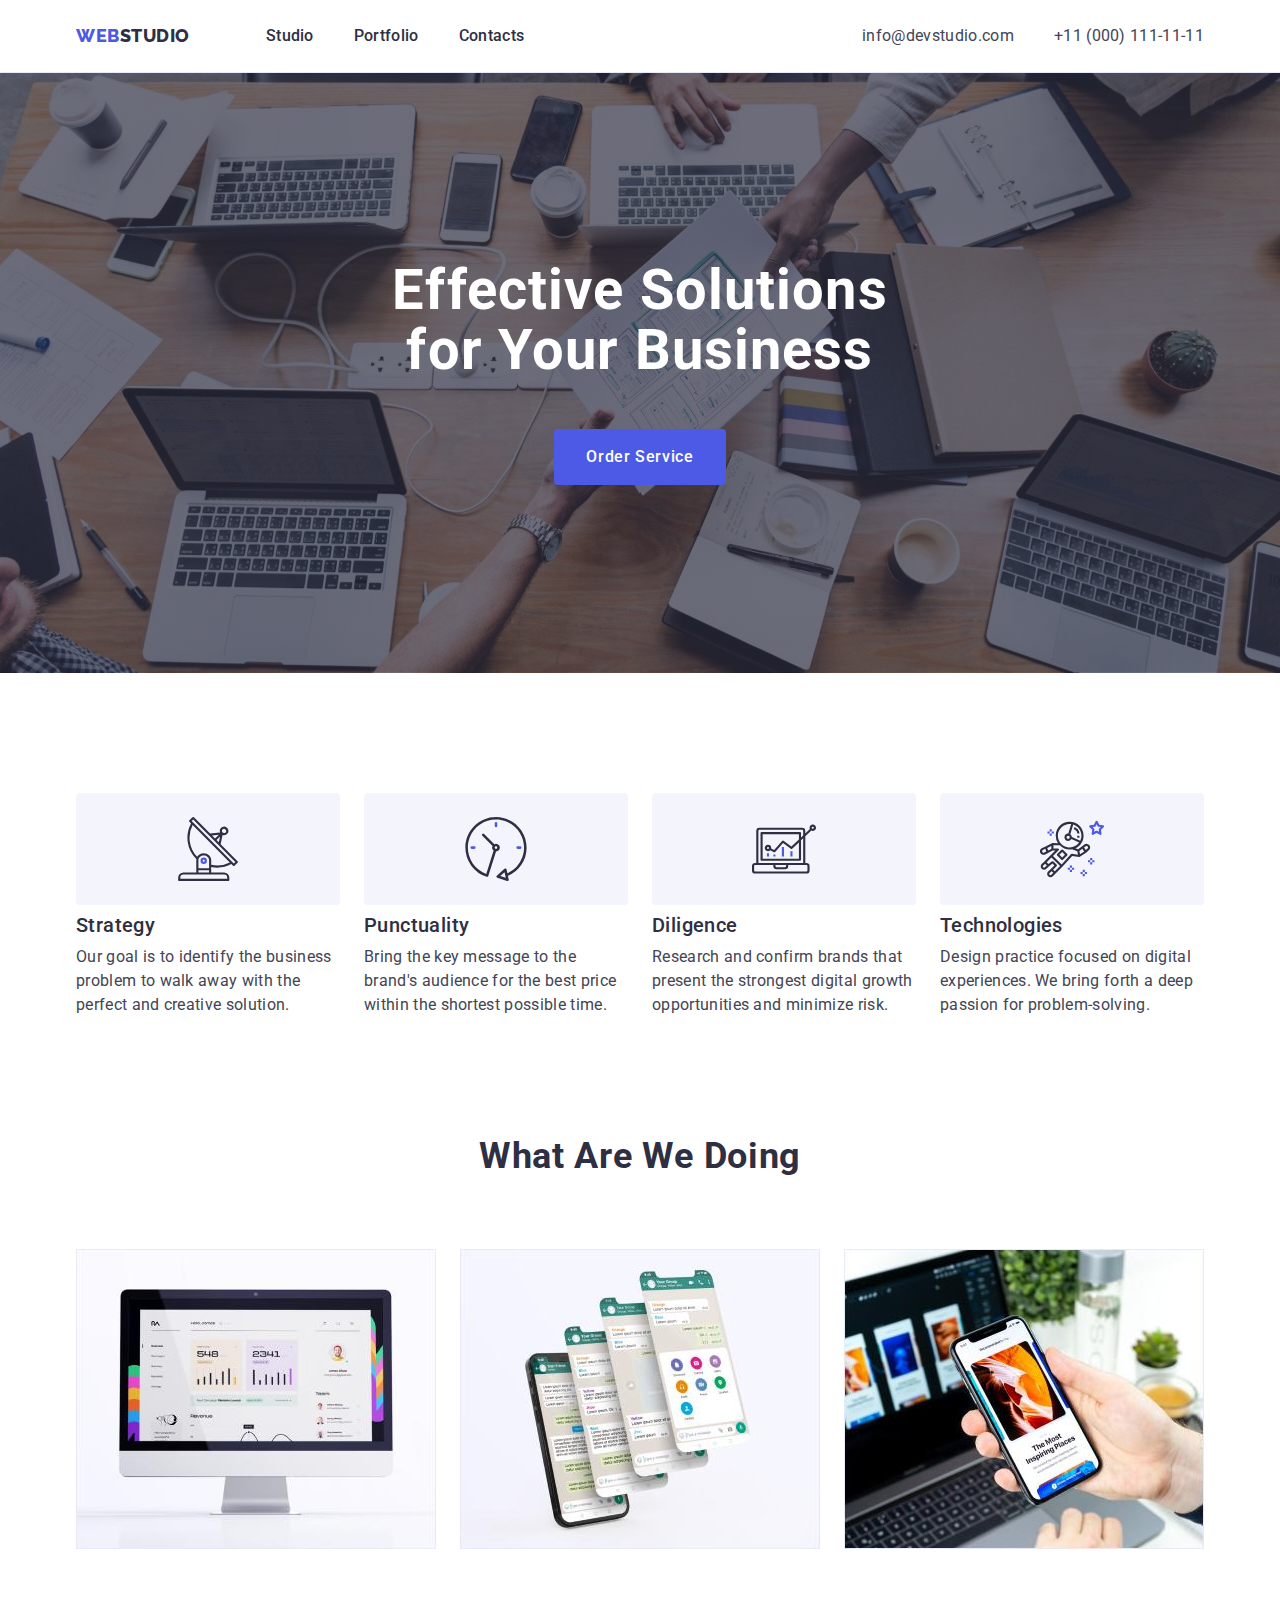
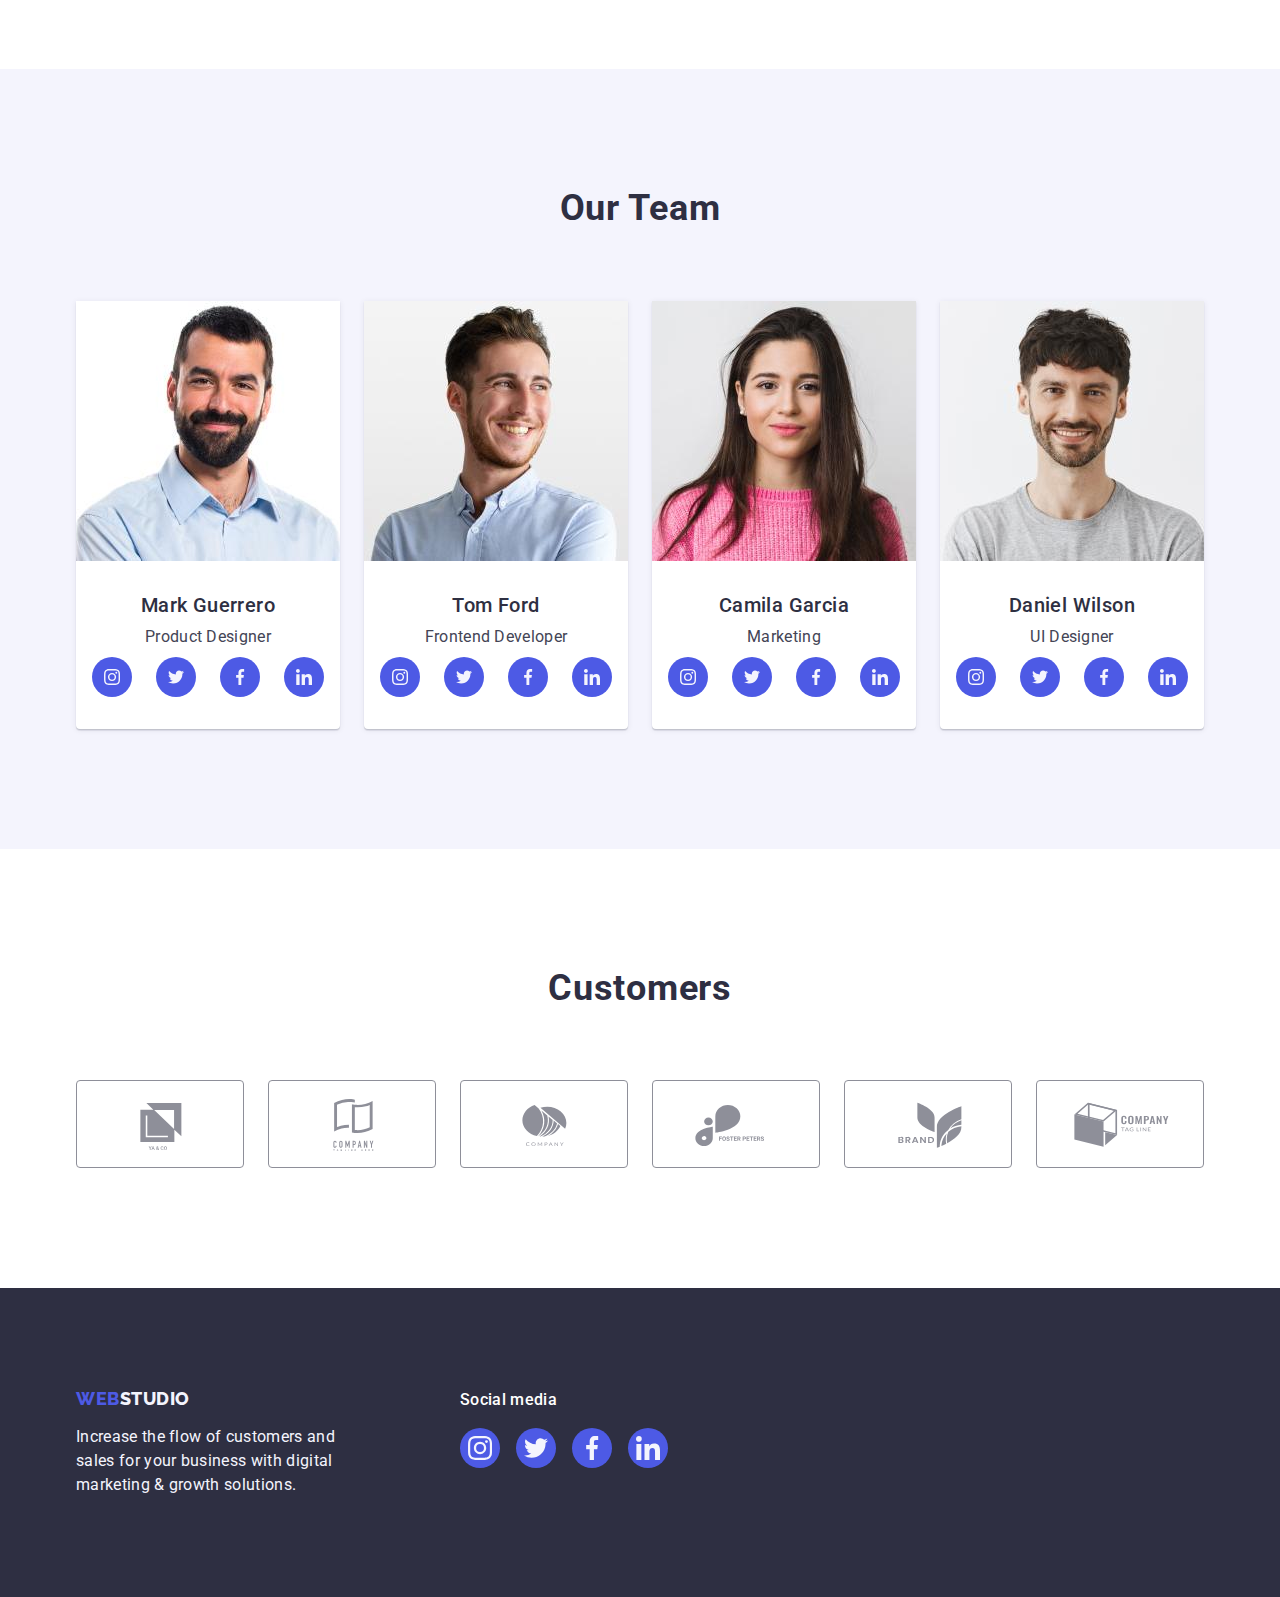
==== index.html @ 7a31bd60 "Initial commit" ====
<!DOCTYPE html>
<html lang="en">
  <head>
    <meta charset="UTF-8" />
    <meta http-equiv="X-UA-Compatible" content="IE=edge" />
    <meta name="viewport" content="width=device-width, initial-scale=1.0" />
    <title>Studio</title>

    <link rel="preconnect" href="https://fonts.googleapis.com" />
    <link rel="preconnect" href="https://fonts.gstatic.com" crossorigin />
    <link
      href="https://fonts.googleapis.com/css2?family=Raleway:wght@800&family=Roboto:wght@400;500;700&display=swap"
      rel="stylesheet"
    />
    <link rel="stylesheet" href="./css/modern-normalize.min.css" />
    <link rel="stylesheet" href="./css/styles.css" />
  </head>
  <body>
    <!-- Header section -->
    <header class="header">
      <div class="header-container container">
        <nav class="header-nav">
          <a class="header-nav-logo link" href="./index.html"
            >Web<span class="dark-logo">Studio</span>
          </a>

          <ul class="header-nav-list list">
            <li class="header-nav-item"><a href="./index.html" class="nav-link link">Studio</a></li>
            <li class="header-nav-item"
              ><a class="nav-link link" href="./portfolio.html">Portfolio</a></li
            >
            <li class="header-nav-item"><a class="nav-link link" href="">Contacts</a></li>
          </ul>
        </nav>
        <address class="header-contacts">
          <ul class="header-contacts-list list">
            <li class="header-contacts-item"
              ><a class="contact-link link" href="mailto:info@devstudio.com"
                >info@devstudio.com</a
              ></li
            >
            <li class="header-contacts-item"
              ><a class="contact-link link" href="tel:+110001111111">+11 (000) 111-11-11</a></li
            >
          </ul>
        </address>
      </div>
    </header>

    <main>
      <!-- Hero section -->
      <section class="hero">
        <div class="hero-container container">
          <h1 class="main-title">Effective Solutions for Your Business </h1>
          <button type="button" class="btn">Order Service</button>
        </div>
      </section>
      <!-- Advantages section -->
      <section class="advantages">
        <div class="advantages-container container">
          <h2 class="visually-hidden dvantages-title">Our advantages</h2>
          <ul class="advantages-list list">
            <li class="advantage-item">
              <div class="icons-container">
                <svg class="advantages-icons" width="64" height="64">
                  <use href="./images/icons.svg#icon-antenna"></use>
                </svg>
              </div>
              <h3 class="subtitle">Strategy</h3>
              <p class="desc">
                Our goal is to identify the business problem to walk away with the perfect and
                creative solution.
              </p>
            </li>
            <li class="advantage-item">
              <div class="icons-container">
                <svg class="advantages-icons" width="64" height="64">
                  <use href="./images/icons.svg#icon-clock"></use>
                </svg>
              </div>
              <h3 class="subtitle">Punctuality</h3>
              <p class="desc">
                Bring the key message to the brand's audience for the best price within the shortest
                possible time.
              </p>
            </li>
            <li class="advantage-item">
              <div class="icons-container">
                <svg class="advantages-icons" width="64" height="64">
                  <use href="./images/icons.svg#icon-diagram"></use>
                </svg>
              </div>
              <h3 class="subtitle">Diligence</h3>
              <p class="desc">
                Research and confirm brands that present the strongest digital growth opportunities
                and minimize risk.
              </p>
            </li>
            <li class="advantage-item">
              <div class="icons-container">
                <svg class="advantages-icons" width="64" height="64">
                  <use href="./images/icons.svg#icon-astronaut"></use>
                </svg>
              </div>
              <h3 class="subtitle">Technologies</h3>
              <p class="desc">
                Design practice focused on digital experiences. We bring forth a deep passion for
                problem-solving.
              </p>
            </li>
          </ul>
        </div>
      </section>
      <!-- Works section -->
      <section class="works-section">
        <div class="container">
          <h2 class="title">What are we doing</h2>
          <ul class="works-list list">
            <li class="works-item">
              <img class="works-img" src="./images/works/img1.jpg" alt="Computer" width="360" />
            </li>
            <li class="works-item">
              <img class="works-img" src="./images/works/img2.jpg" alt="Phones" width="360" />
            </li>
            <li class="works-item">
              <img
                class="works-img"
                src="./images/works/img3.jpg"
                alt="Laptop and phone"
                width="360"
              />
            </li>
          </ul>
        </div>
      </section>
      <!-- Team section -->
      <section class="team">
        <div class="team-container container">
          <h2 class="title">Our Team</h2>
          <ul class="team-list list">
            <li class="team-item">
              <img
                class="team-img"
                src="./images/team/img4.jpg"
                alt="Mark Guerrero. Product Designer"
                width="264"
              />
              <div class="team-name">
                <h3 class="subtitle">Mark Guerrero</h3>
                <p class="team-desc desc">Product Designer</p>
                <ul class="socials list">
                  <li class="socials-item">
                    <a class="socials-link link" href="" target="_blank" rel="noopener noreferrer">
                      <svg class="social-icons" width="16" height="16">
                        <use href="./images/icons.svg#icon-instagram"></use>
                      </svg>
                    </a>
                  </li>
                  <li class="socials-item">
                    <a class="socials-link link" href="" target="_blank" rel="noopener noreferrer">
                      <svg class="social-icons" width="16" height="16">
                        <use href="./images/icons.svg#icon-twitter"></use>
                      </svg>
                    </a>
                  </li>
                  <li class="socials-item">
                    <a class="socials-link link" href="" target="_blank" rel="noopener noreferrer">
                      <svg class="social-icons" width="16" height="16">
                        <use href="./images/icons.svg#icon-facebook"></use>
                      </svg>
                    </a>
                  </li>
                  <li class="socials-item">
                    <a class="socials-link link" href="" target="_blank" rel="noopener noreferrer">
                      <svg class="social-icons" width="16" height="16">
                        <use href="./images/icons.svg#icon-linkedin"></use>
                      </svg>
                    </a>
                  </li>
                </ul>
              </div>
            </li>
            <li class="team-item">
              <img
                class="team-img"
                src="./images/team/img5.jpg"
                alt="Tom Ford. Frontend Developer"
                width="264"
              />
              <div class="team-name">
                <h3 class="subtitle">Tom Ford</h3>
                <p class="team-desc desc">Frontend Developer</p>
                <ul class="socials list">
                  <li class="socials-item">
                    <a class="socials-link link" href="" target="_blank" rel="noopener noreferrer">
                      <svg class="social-icons" width="16" height="16">
                        <use href="./images/icons.svg#icon-instagram"></use>
                      </svg>
                    </a>
                  </li>
                  <li class="socials-item">
                    <a class="socials-link link" href="" target="_blank" rel="noopener noreferrer">
                      <svg class="social-icons" width="16" height="16">
                        <use href="./images/icons.svg#icon-twitter"></use>
                      </svg>
                    </a>
                  </li>
                  <li class="socials-item">
                    <a class="socials-link link" href="" target="_blank" rel="noopener noreferrer">
                      <svg class="social-icons" width="16" height="16">
                        <use href="./images/icons.svg#icon-facebook"></use>
                      </svg>
                    </a>
                  </li>
                  <li class="socials-item">
                    <a class="socials-link link" href="" target="_blank" rel="noopener noreferrer">
                      <svg class="social-icons" width="16" height="16">
                        <use href="./images/icons.svg#icon-linkedin"></use>
                      </svg>
                    </a>
                  </li>
                </ul>
              </div>
            </li>
            <li class="team-item">
              <img
                class="team-img"
                src="./images/team/img6.jpg"
                alt="Camila Garcia. Marketing"
                width="264"
              />
              <div class="team-name">
                <h3 class="subtitle">Camila Garcia</h3>
                <p class="team-desc desc">Marketing</p>
                <ul class="socials list">
                  <li class="socials-item">
                    <a class="socials-link link" href="" target="_blank" rel="noopener noreferrer">
                      <svg class="social-icons" width="16" height="16">
                        <use href="./images/icons.svg#icon-instagram"></use>
                      </svg>
                    </a>
                  </li>
                  <li class="socials-item">
                    <a class="socials-link link" href="" target="_blank" rel="noopener noreferrer">
                      <svg class="social-icons" width="16" height="16">
                        <use href="./images/icons.svg#icon-twitter"></use>
                      </svg>
                    </a>
                  </li>
                  <li class="socials-item">
                    <a class="socials-link link" href="" target="_blank" rel="noopener noreferrer">
                      <svg class="social-icons" width="16" height="16">
                        <use href="./images/icons.svg#icon-facebook"></use>
                      </svg>
                    </a>
                  </li>
                  <li class="socials-item">
                    <a class="socials-link link" href="" target="_blank" rel="noopener noreferrer">
                      <svg class="social-icons" width="16" height="16">
                        <use href="./images/icons.svg#icon-linkedin"></use>
                      </svg>
                    </a>
                  </li>
                </ul>
              </div>
            </li>
            <li class="team-item">
              <img
                class="team-img"
                src="./images/team/img7.jpg"
                alt="Daniel Wilson. UI Designer"
                width="264"
              />
              <div class="team-name">
                <h3 class="subtitle">Daniel Wilson</h3>
                <p class="team-desc desc">UI Designer</p>
                <ul class="socials list">
                  <li class="socials-item">
                    <a class="socials-link link" href="" target="_blank" rel="noopener noreferrer">
                      <svg class="social-icons" width="16" height="16">
                        <use href="./images/icons.svg#icon-instagram"></use>
                      </svg>
                    </a>
                  </li>
                  <li class="socials-item">
                    <a class="socials-link link" href="" target="_blank" rel="noopener noreferrer">
                      <svg class="social-icons" width="16" height="16">
                        <use href="./images/icons.svg#icon-twitter"></use>
                      </svg>
                    </a>
                  </li>
                  <li class="socials-item">
                    <a class="socials-link link" href="" target="_blank" rel="noopener noreferrer">
                      <svg class="social-icons" width="16" height="16">
                        <use href="./images/icons.svg#icon-facebook"></use>
                      </svg>
                    </a>
                  </li>
                  <li class="socials-item">
                    <a class="socials-link link" href="" target="_blank" rel="noopener noreferrer">
                      <svg class="social-icons" width="16" height="16">
                        <use href="./images/icons.svg#icon-linkedin"></use>
                      </svg>
                    </a>
                  </li>
                </ul>
              </div>
            </li>
          </ul>
        </div>
      </section>

      <!-- Customers section -->
      <section class="customers">
        <div class="customers-container container">
          <h2 class="customers-title title">Customers</h2>
          <ul class="customers-list list">
            <li class="customers-item">
              <a class="customers-link link" href="">
                <svg class="customers-icons" width="104" height="56">
                  <use href="./images/icons.svg#icon-logo"></use>
                </svg>
              </a>
            </li>
            <li class="customers-item">
              <a class="customers-link link" href="">
                <svg class="customers-icons" width="104" height="56">
                  <use href="./images/icons.svg#icon-logo2"></use>
                </svg>
              </a>
            </li>
            <li class="customers-item">
              <a class="customers-link link" href="">
                <svg class="customers-icons" width="104" height="56">
                  <use href="./images/icons.svg#icon-logo3"></use>
                </svg>
              </a>
            </li>
            <li class="customers-item">
              <a class="customers-link link" href="">
                <svg class="customers-icons" width="104" height="56">
                  <use href="./images/icons.svg#icon-logo4"></use>
                </svg>
              </a>
            </li>
            <li class="customers-item">
              <a class="customers-link link" href="">
                <svg class="customers-icons" width="104" height="56">
                  <use href="./images/icons.svg#icon-logo5"></use>
                </svg>
              </a>
            </li>
            <li class="customers-item">
              <a class="customers-link link" href="">
                <svg class="customers-icons" width="104" height="56">
                  <use href="./images/icons.svg#icon-logo6"></use>
                </svg>
              </a>
            </li>
          </ul>
        </div>
      </section>
    </main>
    <!-- Footer section -->
    <footer class="footer">
      <div class="footer-container container">
        <div class="logo-container">
          <a class="footer-logo link" href="./index.html"
            >Web<span class="light-logo">Studio</span></a
          >
          <p class="footer-desc">
            Increase the flow of customers and sales for your business with digital marketing &
            growth solutions.
          </p></div
        >
        <div class="media-container">
          <p class="media-title">Social media</p>
          <ul class="media-list list">
            <li class="media-item">
              <a class="media-link link" href="" target="_blank" rel="noopener noreferrer">
                <svg class="media-icons" width="24" height="24">
                  <use href="./images/icons.svg#icon-instagram"></use>
                </svg>
              </a>
            </li>
            <li class="media-item">
              <a class="media-link link" href="" target="_blank" rel="noopener noreferrer">
                <svg class="media-icons" width="24" height="24">
                  <use href="./images/icons.svg#icon-twitter"></use>
                </svg> </a
            ></li>
            <li class="media-item">
              <a class="media-link link" href="" target="_blank" rel="noopener noreferrer">
                <svg class="media-icons" width="24" height="24">
                  <use href="./images/icons.svg#icon-facebook"></use>
                </svg> </a
            ></li>
            <li class="media-item">
              <a class="media-link link" href="" target="_blank" rel="noopener noreferrer">
                <svg class="media-icons" width="24" height="24">
                  <use href="./images/icons.svg#icon-linkedin"></use>
                </svg> </a
            ></li>
          </ul>
        </div>
      </div>
    </footer>
  </body>
</html>
---- css/styles.css ----
/**
  |============================
  | Root styles
  |============================
*/
:root {
    /* Colors */
    --color-iris: #4d5ae5;
    --color-ocean: #404bbf;
    --color-navy-blue: #2e2f42;
    --color-green: #31d0aa;
    --color-slate: #434455;
    --color-light-slate: #8e8f99;
    --color-cornflower: #e7e9fc;
    --color-cloud: #f4f4fd;
    --color-white: #ffffff;
    --color-dairy: #fcfcfc;
    --color-bgd: #2e2f42;

    /* Fonts */
    --primary-font: 'Roboto', sans-serif;
    --secondary-font: 'Raleway', sans-serif;
}

/* Flex */

/**
  |============================
  | Base styles
  |============================
*/
body {
    color: var(--color-slate);
    background-color: var(--color-white);
    font-size: 16px;
    font-family: "Roboto", sans-serif;
    line-height: 1.5;
    letter-spacing: 0.02em;
}

.container {
    width: 1158px;
    margin: 0 auto;
    padding: 0 15px;
}

/* reset start */
h1,
h2,
h3,
h4,
h5,
h6,
ul,
p {
    margin: 0;
}

img {
    display: block;
    max-width: 100%;
    height: auto;
}

button {
    cursor: pointer;
}

.list {
    list-style: none;
    margin: 0;
    padding: 0;
}

.link {
    text-decoration: none;
}

.visually-hidden {
    position: absolute;
    width: 1px;
    height: 1px;
    margin: -1px;
    border: 0;
    padding: 0;
    white-space: nowrap;
    clip-path: inset(100%);
    clip: rect(0 0 0 0);
    overflow: hidden;
}

section {}

/**
  |============================
  | Header styles
  |============================
*/
.header {
    border-bottom: 1px solid #e7e9fc;
    box-shadow: 0px 2px 1px rgba(46, 47, 66, 0.08), 0px 1px 1px rgba(46, 47, 66, 0.16), 0px 1px 6px rgba(46, 47, 66, 0.08);
}

.header-container {
    display: flex;
    align-items: center;
}


.header-nav {
    display: flex;
    align-items: center;
}

.header-nav-logo {
    color: var(--color-iris);
    font-family: var(--secondary-font);
    font-weight: 800;
    font-size: 18px;
    line-height: 1.17;
    letter-spacing: 0.03em;
    text-transform: uppercase;
    text-decoration: none;
    margin-right: 76px;
    align-items: center;
}

.dark-logo {
    color: var(--color-navy-blue);
}

.header-nav {
    margin-right: auto;
}

.header-nav-list {
    display: flex;
    align-items: center;
    gap: 40px;
}

.nav-link {
    display: block;
    padding: 24px 0;
    font-weight: 500;
    font-style: normal;
    color: var(--color-navy-blue);
}

.nav-link:hover,
.nav-link:focus {
    color: var(--color-ocean);
}

.header-contacts {
    font-style: normal;
    color: var(--color-slate);
}

.header-contacts-list {
    display: flex;
    margin-right: auto;
    gap: 40px;
}

.contact-link {
    display: block;
    padding: 24px 0;
    font-weight: 400;
    font-style: normal;
    color: var(--color-slate);
}

.contact-link:hover,
.contact-link:focus {
    color: var(--color-ocean);
}

/**
  |============================
  | Hero styles
  |============================
*/
.hero {
    max-width: 1440px;
    margin-left: auto;
    margin-right: auto;
    background-color: var(--color-bgd);
    background-image: linear-gradient(rgba(46, 47, 66, 0.7),
            rgba(46, 47, 66, 0.7)), url(../images/hero/img17.jpg);
    background-repeat: no-repeat;
    background-position: center;
    background-size: cover;
    padding-top: 188px;
    padding-bottom: 188px;
    text-align: center;
}

.main-title {
    font-weight: 700;
    font-size: 56px;
    line-height: 1.07;
    letter-spacing: 0.02em;
    color: var(--color-white);
    max-width: 496px;
    margin-top: 0;
    margin-bottom: 48px;
    margin-left: auto;
    margin-right: auto;
}

.btn {
    min-width: 169px;
    height: 56px;
    padding: 16px 32px;
    border-radius: 4px;
    font-weight: 500;
    font-family: inherit;
    font-size: 16px;
    line-height: 1.5;
    letter-spacing: 0.04em;
    color: var(--color-white);
    background-color: var(--color-iris);
    display: block;
    margin: auto;
    border: none;
}

.btn:hover,
.btn:focus {
    background-color: var(--color-ocean);
}

/**
  |============================
  | Advantages styles
  |============================
*/
.advantages {
    padding: 120px 0;
}

.advantages-list {
    display: flex;
    align-items: baseline;
}

.advantage-item {
    width: 264px;
}

.advantage-item:not(:last-child) {
    margin-right: 24px;
}

.subtitle {
    font-weight: 500;
    font-size: 20px;
    line-height: 1.2;
    letter-spacing: 0.02em;
    color: var(--color-navy-blue);
    margin-bottom: 8px;
}

.desc {
    color: var(--color-slate);
}

.icons-container {
    display: flex;
    align-items: center;
    justify-content: center;
    margin-bottom: 8px;
    height: 112px;
    background: #F4F4FD;
    border-radius: 4px;
}

/*  

     */
/**
  |============================
  | Works styles
  |============================
*/
.title {
    color: var(--color-navy-blue);
    font-weight: 700;
    font-size: 36px;
    line-height: 1.11;
    text-align: center;
    text-transform: capitalize;
    letter-spacing: 0.02em;
    margin-top: 0;
    margin-bottom: 72px;
}

.works-list {
    display: flex;
    align-items: center;
}

.works-section {
    padding-bottom: 120px;
}

.works-item:not(:last-child) {
    margin-right: 24px;
}

/**
  |============================
  | Team styles
  |============================
*/
.team {
    background-color: var(--color-cloud);
    padding: 120px 0;
}

.team-list {
    display: flex;
    align-items: center;
}

.team-item {
    background-color: var(--color-white);
    box-shadow: 0px 1px 6px rgba(46, 47, 66, 0.08), 0px 1px 1px rgba(46, 47, 66, 0.16), 0px 2px 1px rgba(46, 47, 66, 0.08);
    border-radius: 0px 0px 4px 4px;
}

.team-item:not(:last-child) {
    margin-right: 24px;
}

.team-img {}

.team-desc {
    margin-bottom: 8px;
}

.team-name {
    padding: 32px 0;
    text-align: center;
    border-radius: 0px 0px 4px 4px;
}

/* Social icons */

.socials {
    display: flex;
    justify-content: center;
    align-items: center;
    gap: 24px;
}


.socials-item {}

.socials-link {
    display: flex;
    justify-content: center;
    align-items: center;
    width: 40px;
    height: 40px;
    border-radius: 50%;
    background-color: var(--color-iris);
}

.social-icons {
    fill: var(--color-cloud);
}

.socials-link:hover {
    background-color: var(--color-ocean);
}

.socials-link:focus {
    background-color: var(--color-ocean);
}

/**
  |============================
  | Customers styles
  |============================
*/

.customers {
    padding: 120px 0;
}

.customers-title {
    line-height: 1.1;
}

.customers-list {
    display: flex;
    justify-content: center;
    gap: 24px;
    flex-direction: row;
    align-items: flex-start;
    padding: 0px;
}

.customers-link {
    display: flex;
    justify-content: center;
    align-items: center;
    color: var(--color-light-slate);
    border: 1px solid var(--color-light-slate);
    border-radius: 4px;
    width: 168px;
    height: 88px;
}

.customers-icons {
    fill: currentColor;
}

.customers-link:hover .customers-icons,
.customers-link:focus .customers-icons {
    fill: var(--color-ocean);

}

.customers-link:hover,
.customers-link:focus {
    border-color: var(--color-ocean);
}

.customers-link:hover,
.customers-link:focus {
    color: var(--color-ocean);
}

/**
  |============================
  | Footer styles
  |============================
*/
.footer {
    background-color: var(--color-bgd);
    padding-top: 100px;
    padding-bottom: 100px;
}

.footer-container {
    display: flex;
    align-items: baseline;
}

.logo-container {
    display: inline-block;
    margin-right: 120px;
}

.footer-logo {
    color: var(--color-iris);
    font-family: var(--secondary-font);
    font-weight: 800;
    font-size: 18px;
    line-height: 1.17;
    letter-spacing: 0.03em;
    text-transform: uppercase;
    text-decoration: none;
    display: inline-block;
    margin-bottom: 16px;
}

.light-logo {
    color: var(--color-cloud);
}

.footer-desc {
    color: var(--color-cloud);
    max-width: 264px;
}

.media-container {
    display: inline-block;
}

.media-title {
    font-weight: 500;
    font-size: 16px;
    line-height: 24px;
    letter-spacing: 0.02em;
    color: var(--color-white);
    margin-bottom: 16px;
}

.media-list {
    display: flex;
    align-items: center;
    gap: 16px;
}

/* Media icons */


.media-link {
    display: flex;
    justify-content: center;
    align-items: center;
    width: 40px;
    height: 40px;
    border-radius: 50%;
    background-color: var(--color-iris);
}

.media-icons {
    fill: var(--color-cloud)
}

.media-link:hover,
.media-link:focus {
    background-color: var(--color-green);
}

/**
  |============================
  | Portfolio styles
  |============================
*/

.portfolio {
    padding: 96px 0 120px 0;
}

.portfolio-title {}

.filters-list {
    display: flex;
    align-items: center;
    margin: auto;
    margin-bottom: 72px;
    justify-content: center;
}

.filter-item:not(:last-child) {
    margin-right: 24px;
}

.filter-item {}

.filter-btn {
    font-family: inherit;
    background-color: var(--color-cloud);
    font-weight: 500;
    font-size: 16px;
    line-height: 1.5;
    letter-spacing: 0.04em;
    color: var(--color-iris);
    cursor: pointer;
    border: 1px solid #E7E9FC;
    border-radius: 4px;
    display: block;
    margin: auto;
    padding: 12px 24px;
}

.filter-btn:hover,
.filter-btn:focus {
    background-color: var(--color-ocean);
    color: var(--color-white);
    border: 1px solid transparent;
    box-shadow: 0px 3px 1px rgba(0, 0, 0, 0.1), 0px 2px 1px rgba(0, 0, 0, 0.08), 0px 2px 2px rgba(0, 0, 0, 0.12);
}

.portfolio-list {
    display: flex;
    flex-wrap: wrap;
    column-gap: 24px;
    row-gap: 48px;
}

.portfolio-project {
    padding: 32px 16px;
    border-top: none;
    border-right: 1px solid #E7E9FC;
    border-bottom: 1px solid #E7E9FC;
    border-left: 1px solid #E7E9FC;
}

.portfolio-subtitle {
    margin-bottom: 8px;
}

.portfolio-link {
    display: block;
}

.portfolio-link:hover {
    box-shadow:
        0px 1px 6px rgba(46, 47, 66, 0.08), 0px 1px 1px rgba(46, 47, 66, 0.16), 0px 2px 1px rgba(46, 47, 66, 0.08);
}

.portfolio-link:focus {
    box-shadow: 0px 1px 6px rgba(46, 47, 66, 0.08), 0px 1px 1px rgba(46, 47, 66, 0.16), 0px 2px 1px rgba(46, 47, 66, 0.08);
}

.portfolio-img {}

.portfolio-desc {
    color: var(--color-slate);
}

.portfolio-view {}
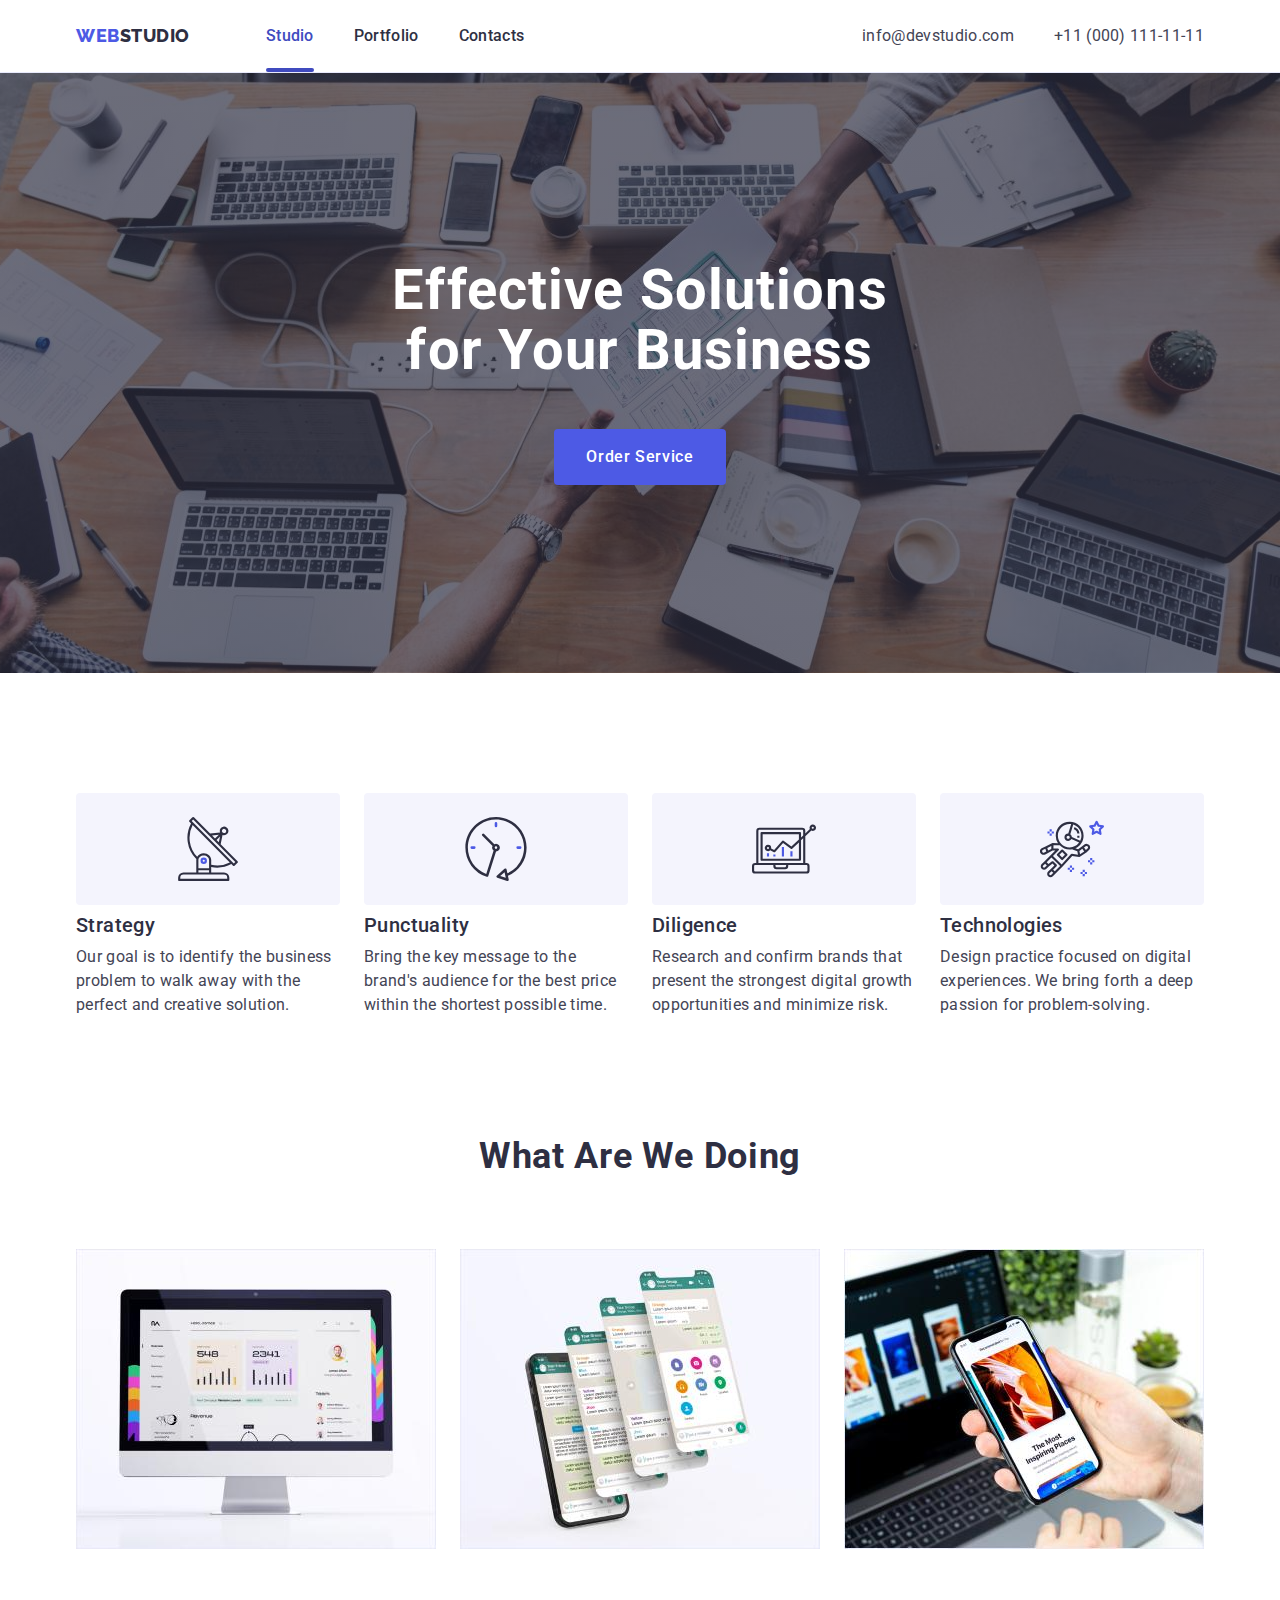
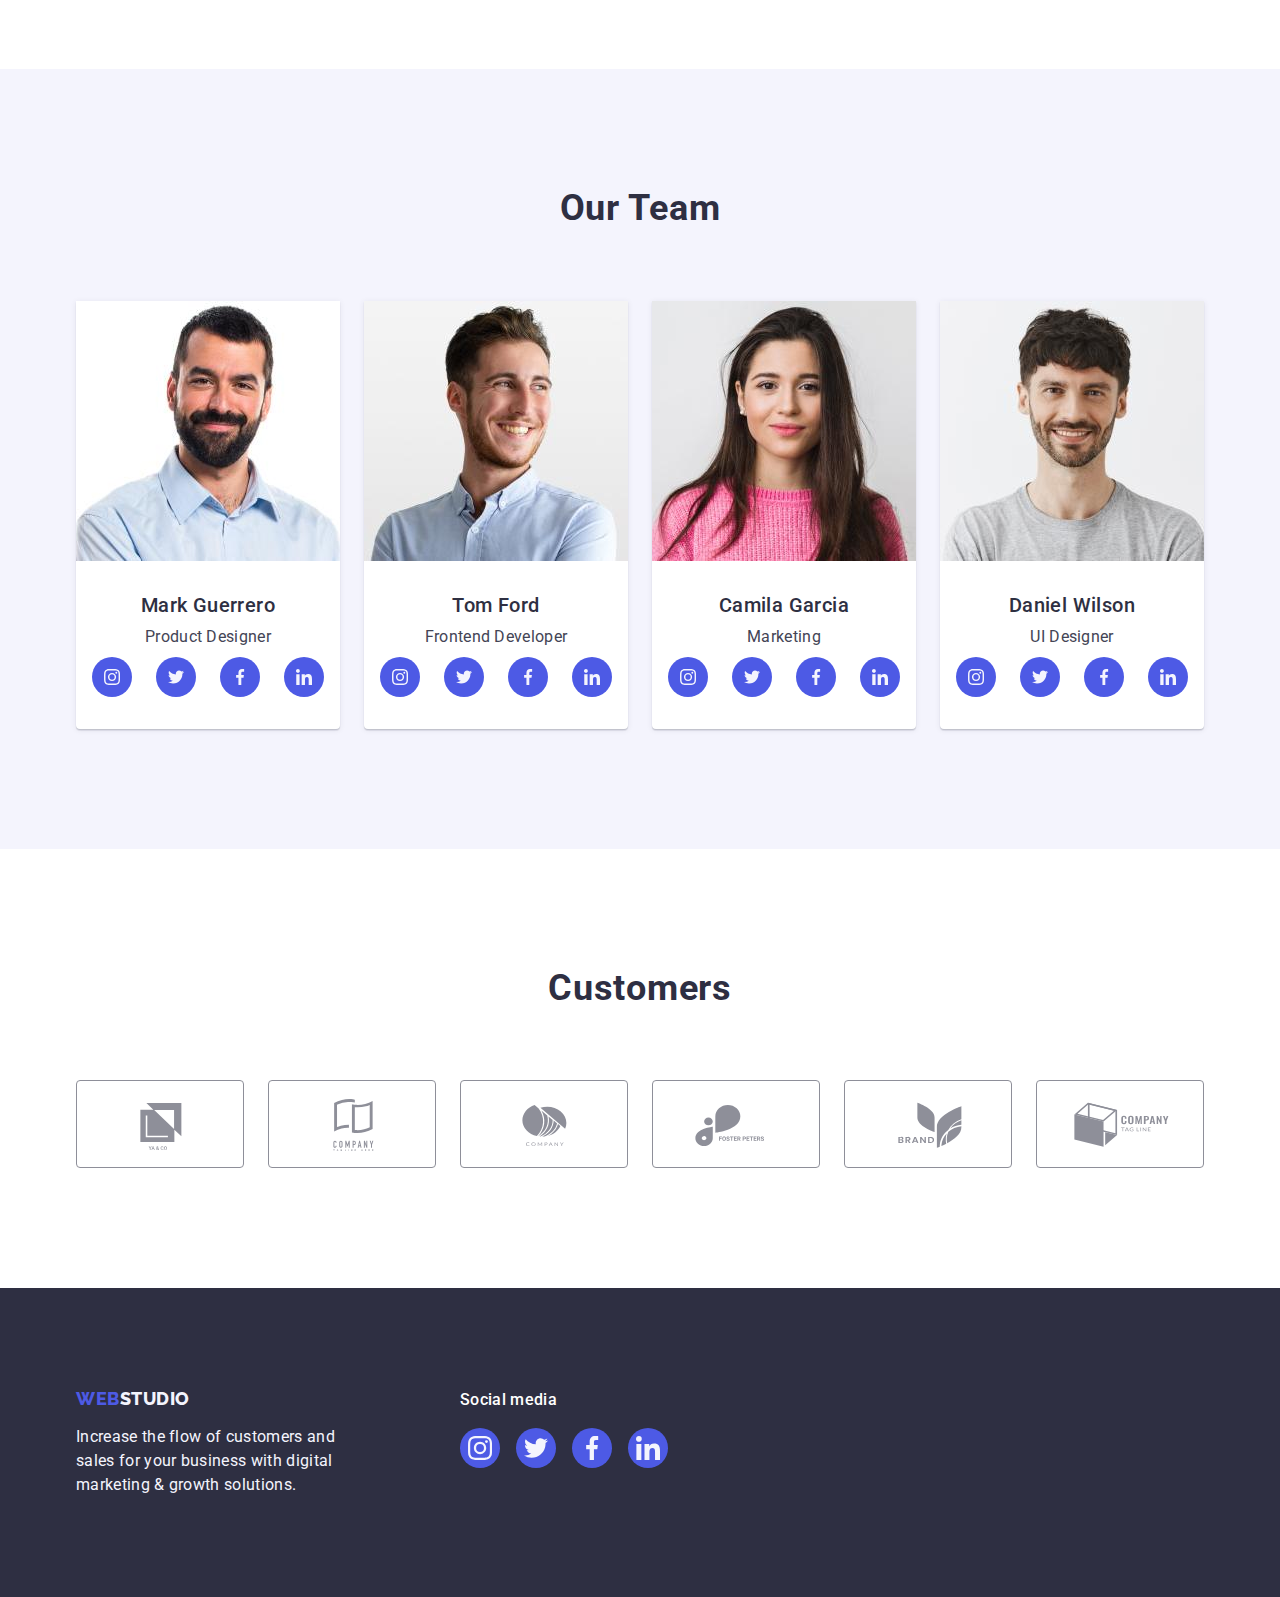
==== commit d1eaf7e5: "first" ====
--- a/index.html
+++ b/index.html
@@ -25,7 +25,9 @@
           </a>
 
           <ul class="header-nav-list list">
-            <li class="header-nav-item"><a href="./index.html" class="nav-link link">Studio</a></li>
+            <li class="header-nav-item"
+              ><a href="./index.html" class="nav-link link active">Studio</a></li
+            >
             <li class="header-nav-item"
               ><a class="nav-link link" href="./portfolio.html">Portfolio</a></li
             >
@@ -52,7 +54,7 @@
       <section class="hero">
         <div class="hero-container container">
           <h1 class="main-title">Effective Solutions for Your Business </h1>
-          <button type="button" class="btn">Order Service</button>
+          <button type="button" class="btn" data-modal-open>Order Service</button>
         </div>
       </section>
       <!-- Advantages section -->
@@ -405,5 +407,17 @@
         </div>
       </div>
     </footer>
+
+    <!-- Modal window -->
+    <div class="backdrop is-hidden" data-modal>
+      <div class="modal">
+        <button class="modal-close-btn" data-modal-close>
+          <svg class="modal-close-icon" width="8" height="8">
+            <use href="./images/icons.svg#icon-close-black"></use>
+          </svg>
+        </button>
+      </div>
+    </div>
+    <script src="./js/modal.js"></script>
   </body>
 </html>
--- a/css/styles.css
+++ b/css/styles.css
@@ -17,12 +17,12 @@
     --color-dairy: #fcfcfc;
     --color-bgd: #2e2f42;
 
+    --anim: 250ms cubic-bezier(0.4, 0, 0.2, 1);
+
     /* Fonts */
     --primary-font: 'Roboto', sans-serif;
     --secondary-font: 'Raleway', sans-serif;
 }
-
-/* Flex */
 
 /**
   |============================
@@ -89,8 +89,6 @@
     overflow: hidden;
 }
 
-section {}
-
 /**
   |============================
   | Header styles
@@ -106,10 +104,10 @@
     align-items: center;
 }
 
-
 .header-nav {
     display: flex;
     align-items: center;
+    margin-right: auto;
 }
 
 .header-nav-logo {
@@ -129,14 +127,14 @@
     color: var(--color-navy-blue);
 }
 
-.header-nav {
-    margin-right: auto;
-}
-
 .header-nav-list {
     display: flex;
     align-items: center;
     gap: 40px;
+}
+
+.header-nav-item {
+    position: relative;
 }
 
 .nav-link {
@@ -145,6 +143,27 @@
     font-weight: 500;
     font-style: normal;
     color: var(--color-navy-blue);
+    transition: color var(--anim);
+}
+
+.nav-link.active {
+    color: var(--color-ocean);
+}
+
+.nav-link::after {
+    content: '';
+    display: block;
+    position: absolute;
+    bottom: 0;
+    left: 0;
+    width: 100%;
+    height: 4px;
+    border-radius: 2px;
+
+}
+
+.nav-link.active::after {
+    background: var(--color-ocean);
 }
 
 .nav-link:hover,
@@ -169,6 +188,7 @@
     font-weight: 400;
     font-style: normal;
     color: var(--color-slate);
+    transition: color var(--anim);
 }
 
 .contact-link:hover,
@@ -224,6 +244,7 @@
     display: block;
     margin: auto;
     border: none;
+    transition: background-color var(--anim);
 }
 
 .btn:hover,
@@ -366,6 +387,7 @@
     height: 40px;
     border-radius: 50%;
     background-color: var(--color-iris);
+    transition: background-color var(--anim);
 }
 
 .social-icons {
@@ -412,6 +434,7 @@
     border-radius: 4px;
     width: 168px;
     height: 88px;
+    transition: fill var(--anim), border-color var(--anim), color var(--anim);
 }
 
 .customers-icons {
@@ -507,6 +530,7 @@
     height: 40px;
     border-radius: 50%;
     background-color: var(--color-iris);
+    transition: background-color var(--anim);
 }
 
 .media-icons {
@@ -558,6 +582,7 @@
     display: block;
     margin: auto;
     padding: 12px 24px;
+    transition: background-color var(--anim), color var(--anim), border var(--anim), box-shadow var(--anim);
 }
 
 .filter-btn:hover,
@@ -589,6 +614,7 @@
 
 .portfolio-link {
     display: block;
+    transition: box-shadow var(--anim);
 }
 
 .portfolio-link:hover {
@@ -600,10 +626,115 @@
     box-shadow: 0px 1px 6px rgba(46, 47, 66, 0.08), 0px 1px 1px rgba(46, 47, 66, 0.16), 0px 2px 1px rgba(46, 47, 66, 0.08);
 }
 
-.portfolio-img {}
-
 .portfolio-desc {
     color: var(--color-slate);
 }
 
-.portfolio-view {}+.portfolio-view {}
+
+.portfolio-thumb {
+    position: relative;
+    overflow: hidden;
+}
+
+.portfolio-img {}
+
+.portfolio-overlay {
+    position: absolute;
+    width: 100%;
+    height: 100%;
+    top: 0;
+    left: 0;
+    background-color: var(--color-iris);
+    padding: 40px 32px;
+    transform: translateY(100%);
+    transition: transform var(--anim);
+}
+
+.portfolio-link:hover .portfolio-overlay {
+    transform: translateY(0%);
+}
+
+.overlay-text {
+    font-weight: 400;
+    font-size: 16px;
+    line-height: 1.5;
+    letter-spacing: 0.02em;
+    color: var(--color-cloud);
+}
+
+/**
+  |============================
+  | Modal window
+  |============================
+*/
+
+.backdrop {
+    position: fixed;
+    top: 0;
+    left: 0;
+    width: 100%;
+    height: 100%;
+    background: rgba(46, 47, 66, 0.4);
+    z-index: 1;
+    transition: opacity var(--anim), visibility 300ms scale;
+}
+
+.backdrop.is-hidden {
+    opacity: 0;
+    pointer-events: none;
+    visibility: hidden;
+    transition-delay: 350ms;
+}
+
+.modal {
+    position: absolute;
+    top: calc(50%);
+    left: calc(50%);
+    transform: translate(-50%, -50%);
+    width: 408px;
+    height: 584px;
+    background: var(--color-dairy);
+    box-shadow: 0px 1px 1px rgba(0, 0, 0, 0.14), 0px 1px 3px rgba(0, 0, 0, 0.12), 0px 2px 1px rgba(0, 0, 0, 0.2);
+    border-radius: 4px;
+    transition: opacity 250ms ease-in, transform 250ms ease-in;
+    transition-delay: 300ms;
+}
+
+.backdrop.is-hidden.modal {
+    opacity: 0;
+    transform: translate(-50%, -70%);
+    transition-delay: 0ms;
+}
+
+.modal-close-btn {
+    position: absolute;
+    top: 24px;
+    right: 24px;
+    width: 24px;
+    height: 24px;
+    display: flex;
+    align-items: center;
+    justify-content: center;
+    padding: 0;
+    background: var(--color-cornflower);
+    border: 1px solid rgba(0, 0, 0, 0.1);
+    border-radius: 50%;
+}
+
+.modal-close-icon {
+    fill: var(--color-bgd);
+}
+
+.modal-close-btn:hover,
+.modal-close-btn:focus {
+    background: var(--color-ocean);
+}
+
+.modal-close-btn:hover .modal-close-icon,
+.modal-close-btn:focus .modal-close-icon {
+    fill: var(--color-white);
+}
+
+.modal-close-icon:hover,
+.modal-close-icon:focus {}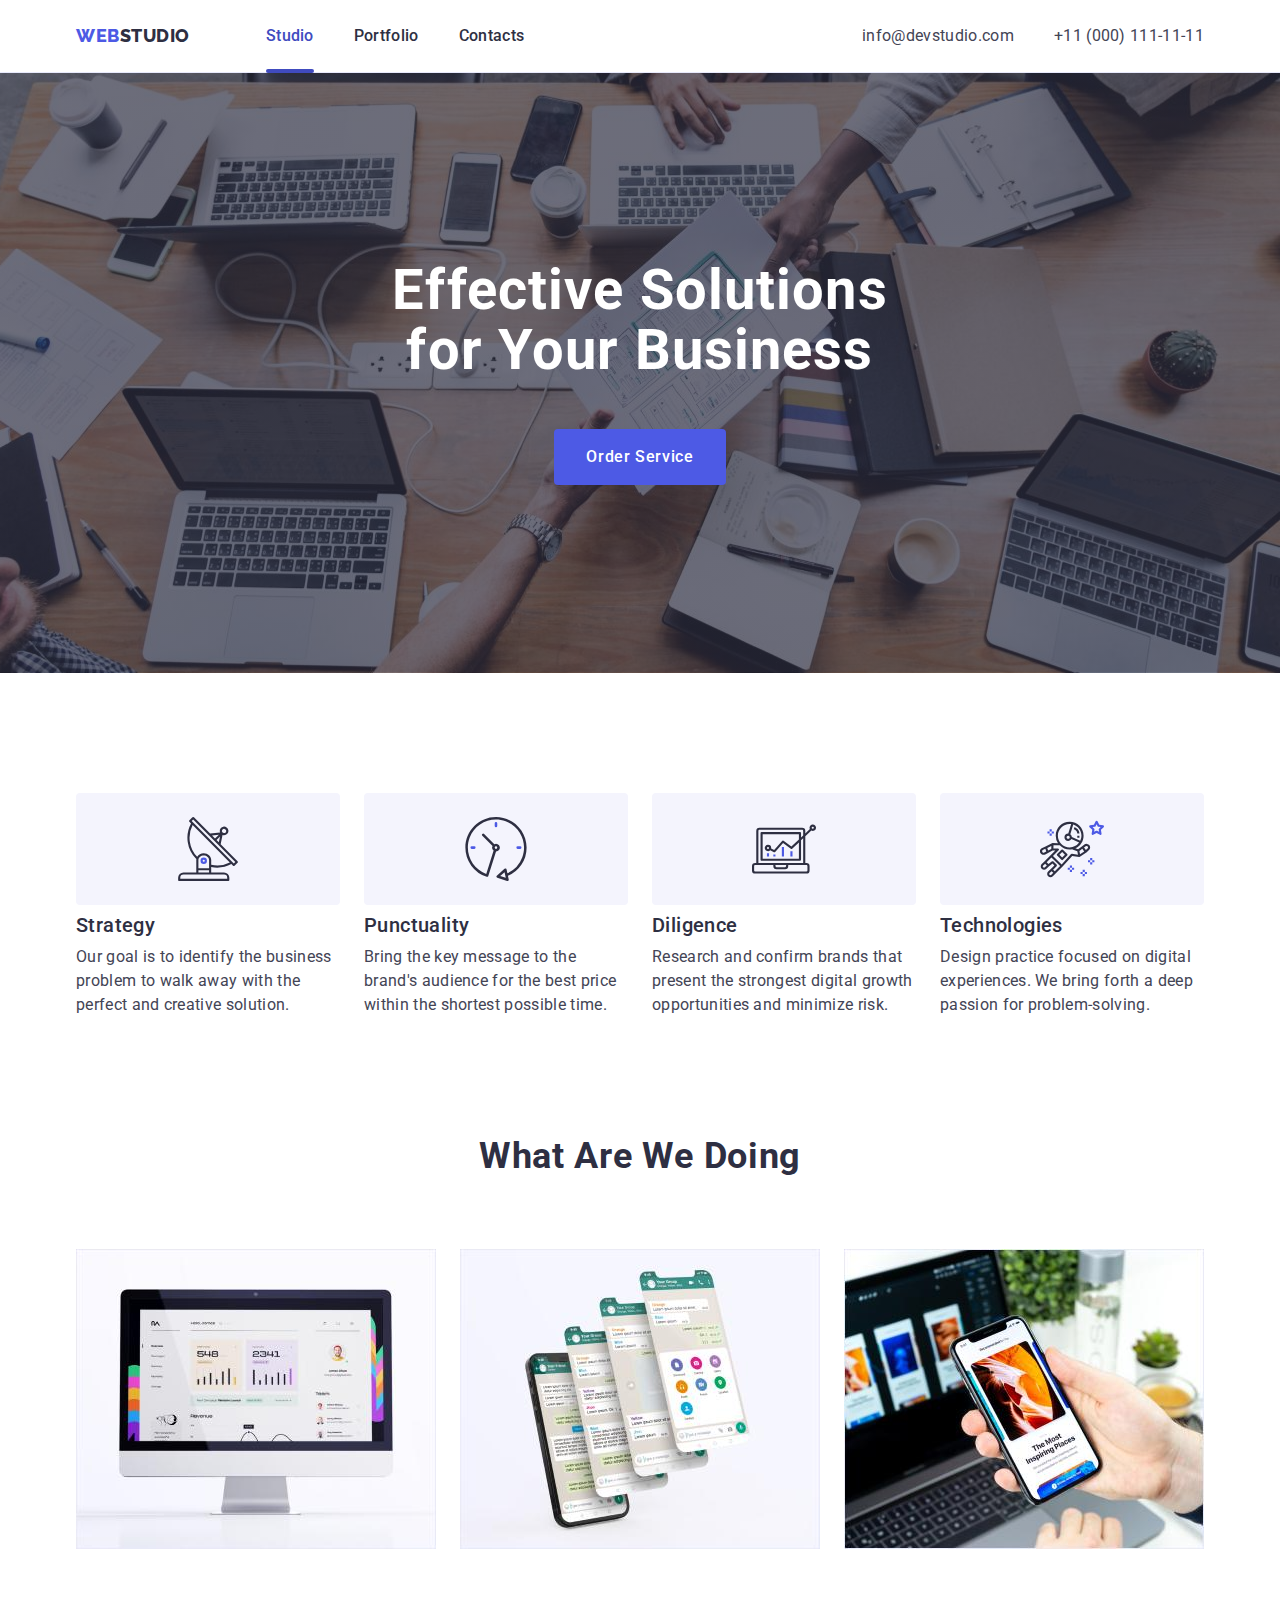
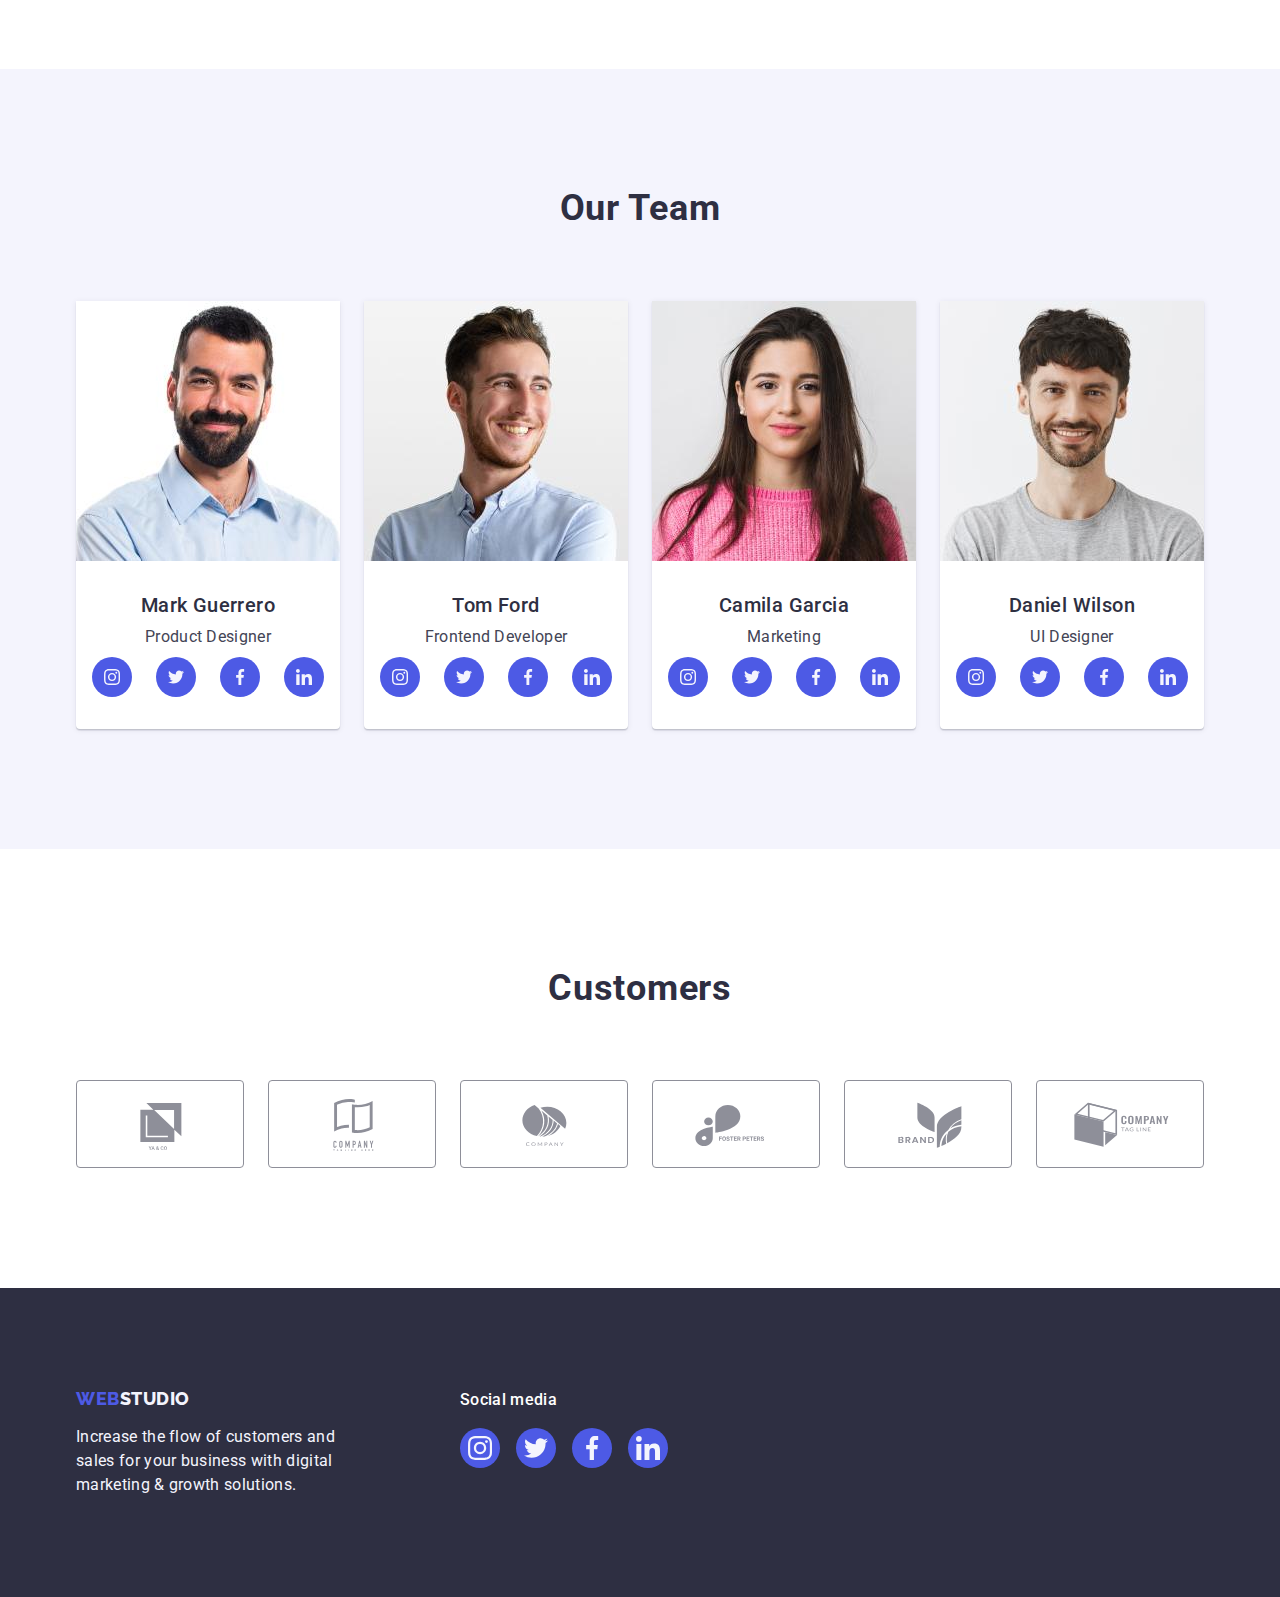
==== commit a01f80b8: "second" ====
--- a/index.html
+++ b/index.html
@@ -411,7 +411,7 @@
     <!-- Modal window -->
     <div class="backdrop is-hidden" data-modal>
       <div class="modal">
-        <button class="modal-close-btn" data-modal-close>
+        <button type="button" class="modal-close-btn" data-modal-close>
           <svg class="modal-close-icon" width="8" height="8">
             <use href="./images/icons.svg#icon-close-black"></use>
           </svg>
--- a/css/styles.css
+++ b/css/styles.css
@@ -143,6 +143,7 @@
     font-weight: 500;
     font-style: normal;
     color: var(--color-navy-blue);
+    position: relative;
     transition: color var(--anim);
 }
 
@@ -156,10 +157,10 @@
     position: absolute;
     bottom: 0;
     left: 0;
+    bottom: -1px;
     width: 100%;
     height: 4px;
     border-radius: 2px;
-
 }
 
 .nav-link.active::after {
@@ -434,7 +435,8 @@
     border-radius: 4px;
     width: 168px;
     height: 88px;
-    transition: fill var(--anim), border-color var(--anim), color var(--anim);
+    transition: fill var(--anim), border-color 250ms cubic-bezier(0.4, 0, 0.2, 1),
+        color 250ms cubic-bezier(0.4, 0, 0.2, 1);
 }
 
 .customers-icons {
@@ -582,7 +584,10 @@
     display: block;
     margin: auto;
     padding: 12px 24px;
-    transition: background-color var(--anim), color var(--anim), border var(--anim), box-shadow var(--anim);
+    transition: color 250ms cubic-bezier(0.4, 0, 0.2, 1),
+        background-color 250ms cubic-bezier(0.4, 0, 0.2, 1),
+        border-color 250ms cubic-bezier(0.4, 0, 0.2, 1),
+        box-shadow 250ms cubic-bezier(0.4, 0, 0.2, 1);
 }
 
 .filter-btn:hover,
@@ -639,8 +644,13 @@
 
 .portfolio-img {}
 
-.portfolio-overlay {
+.overlay-text {
     position: absolute;
+    font-weight: 400;
+    font-size: 16px;
+    line-height: 1.5;
+    letter-spacing: 0.02em;
+    color: var(--color-cloud);
     width: 100%;
     height: 100%;
     top: 0;
@@ -651,16 +661,8 @@
     transition: transform var(--anim);
 }
 
-.portfolio-link:hover .portfolio-overlay {
+.portfolio-link:hover .overlay-text {
     transform: translateY(0%);
-}
-
-.overlay-text {
-    font-weight: 400;
-    font-size: 16px;
-    line-height: 1.5;
-    letter-spacing: 0.02em;
-    color: var(--color-cloud);
 }
 
 /**
@@ -677,7 +679,7 @@
     height: 100%;
     background: rgba(46, 47, 66, 0.4);
     z-index: 1;
-    transition: opacity var(--anim), visibility 300ms scale;
+    transition: opacity 250ms cubic-bezier(0.4, 0, 0.2, 1), visibility 250ms cubic-bezier(0.4, 0, 0.2, 1);
 }
 
 .backdrop.is-hidden {
@@ -693,11 +695,11 @@
     left: calc(50%);
     transform: translate(-50%, -50%);
     width: 408px;
-    height: 584px;
+    min-height: 576px;
     background: var(--color-dairy);
     box-shadow: 0px 1px 1px rgba(0, 0, 0, 0.14), 0px 1px 3px rgba(0, 0, 0, 0.12), 0px 2px 1px rgba(0, 0, 0, 0.2);
     border-radius: 4px;
-    transition: opacity 250ms ease-in, transform 250ms ease-in;
+    transition: transform 250ms cubic-bezier(0.4, 0, 0.2, 1);
     transition-delay: 300ms;
 }
 
@@ -720,21 +722,22 @@
     background: var(--color-cornflower);
     border: 1px solid rgba(0, 0, 0, 0.1);
     border-radius: 50%;
+    transition: background-color 250ms cubic-bezier(0.4, 0, 0.2, 1), border 250ms cubic-bezier(0.4, 0, 0.2, 1);
 }
 
 .modal-close-icon {
     fill: var(--color-bgd);
+    transition: fill 250ms cubic-bezier(0.4, 0, 0.2, 1);
 }
 
 .modal-close-btn:hover,
 .modal-close-btn:focus {
     background: var(--color-ocean);
+    border: none;
 }
 
 .modal-close-btn:hover .modal-close-icon,
 .modal-close-btn:focus .modal-close-icon {
     fill: var(--color-white);
-}
-
-.modal-close-icon:hover,
-.modal-close-icon:focus {}+    border: none;
+}